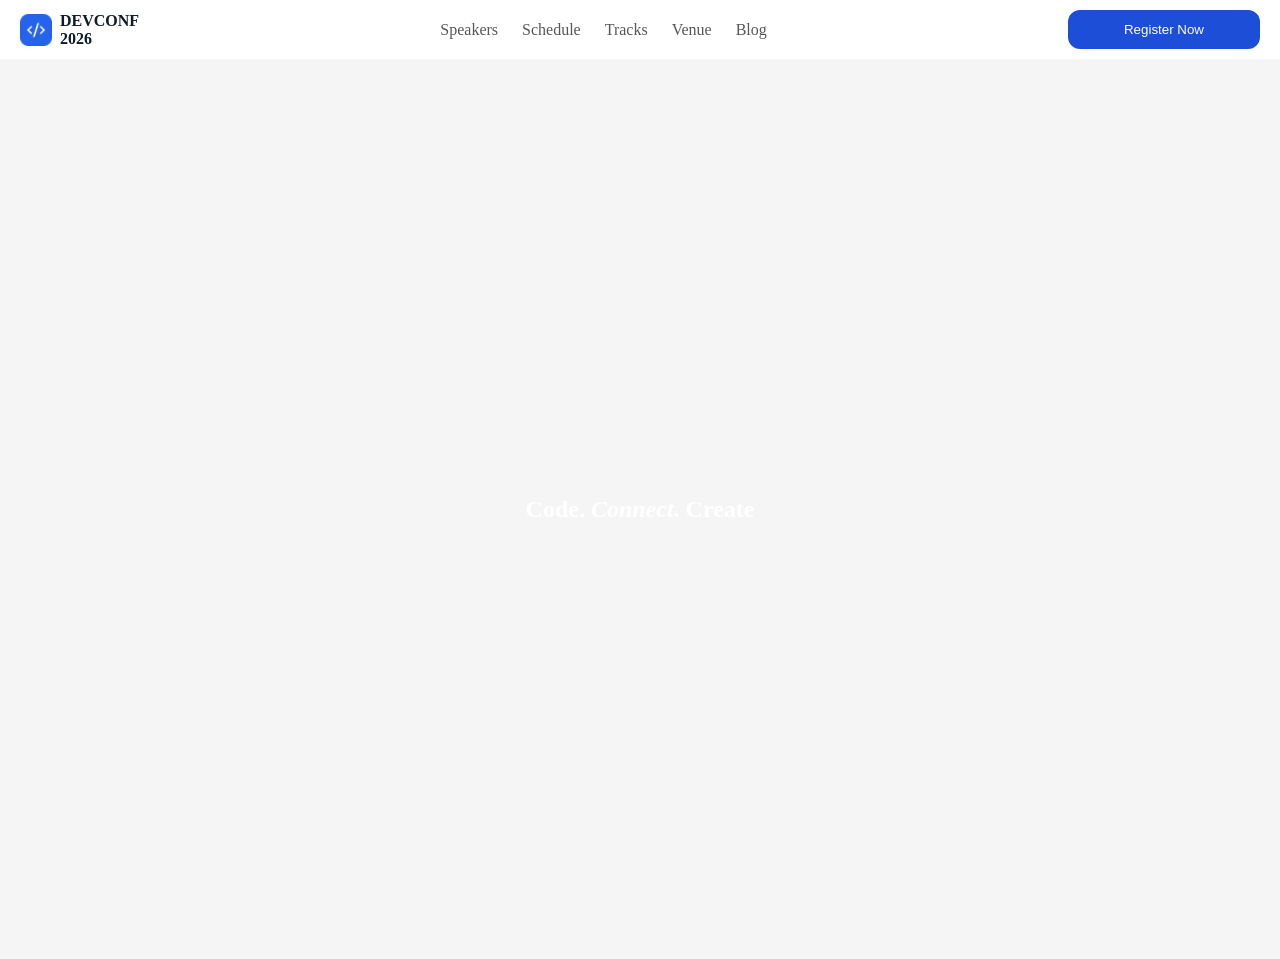
==== assignment1.html @ a60ac290 "first commit" ====
<!DOCTYPE html>
<html lang="en">
<head>
    <meta charset="UTF-8">
    <meta name="viewport" content="width=device-width, initial-scale=1.0">
    <title>Dev Conf 2026</title>
    <link rel="stylesheet" href="style.css">
</head>
<body>
    <header>
        <nav class="navbar">
            <div class="logo">
                <img src="./assets/logo-mini.png" alt="user-icon">
                <p style="font-weight: bold; color: #0d1b2a;">DEVCONF<br>2026</p>
            </div>
            <div class="navigation">
                <ul>
                    <li><a href="#">Speakers</a></li>
                    <li><a href="#">Schedule</a></li>
                    <li><a href="#">Tracks</a></li>
                    <li><a href="#">Venue</a></li>
                    <li><a href="#">Blog</a></li>
                </ul>
            </div>
            <div class="register-btn">
                <button>Register Now</button>
            </div>
        </nav>
    </header>
    <main>
        <section class="banner">
            <h1>Code. <em>Connect</em>. Create</h1>
        </section>
    </main>
</body>
</html>
---- style.css ----
*{
    margin: 0px;
    padding: 0px;
}
body{
    background-color: #f5f5f5;
}

/* navbar styles */
.navbar{
    display: flex;
    justify-content: space-between;
    align-items: center;
    background-color: #ffffff;
    padding: 10px 20px;
}

nav ul{
    display: flex;
    list-style: none;
    justify-content: space-between;
    background-color: #ffffff;
    gap:24px;
}

nav ul li a{
    text-decoration: none;
    color: #575757;
    position: relative;
    padding-bottom: 4px;
    transition: color 0.3s ease;
}
nav ul li a::after{
    content: "";
    display: block;
    position: absolute;
    left: 0;
    bottom: 0;
    width: 0;
    height: 2px;
    background-color: #1d4ed8;
    transition: width 0.3s ease;
}
nav ul li a:hover{
    color: #1d4ed8;
}
nav ul li a:hover::after{
    width: 100%;
}
.logo{
    display: flex;
    align-items: center;
    gap: 8px;
    
}
.logo img{
    width: 32px;
    height: 32px;
}
.register-btn button{
    padding: 12px 12px;
    width: 192px;
    height: auto;
    background-color: #1d4ed8;
    color: #ffffff;
    border: none;
    border-radius: 12px;
    cursor: pointer;
    transition: background-color 0.3s ease, transform 0.2s ease, box-shadow 0.3s ease;
}
.register-btn button:hover{
    background-color: #163a9e;
    transform: translateY(-2px);
    box-shadow: 0 6px 16px rgba(29, 78, 216, 0.4);
}
.register-btn button:active{
    transform: translateY(0);
    box-shadow: 0 3px 8px rgba(29, 78, 216, 0.3);
}

/* hero banner styles */
.banner{
    background-image: url('./assets/banner.jpg');
    background-size: cover;
    background-position: center;
    height: 100vh;
    display: flex;
    flex-direction: column;
    justify-content: center;
    align-items: center;
    text-align: center;
    color: #ffffff;
}
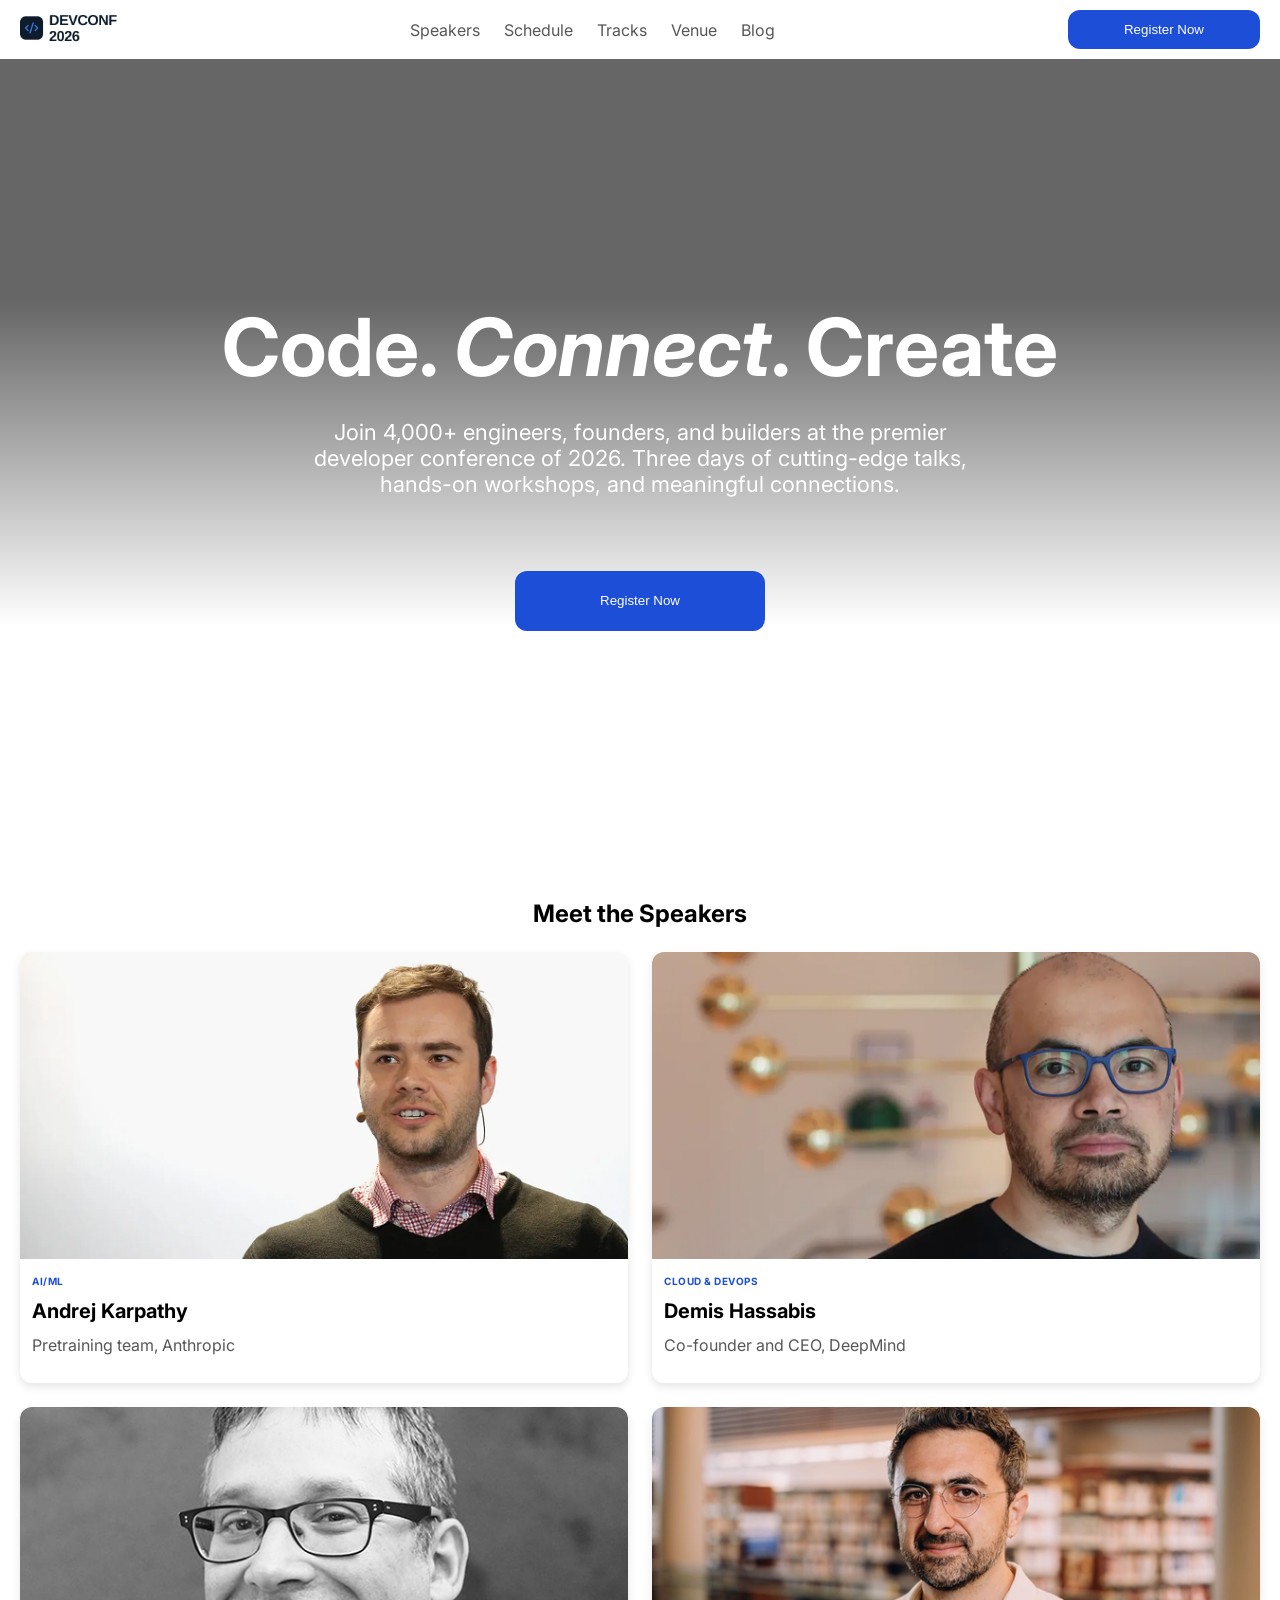
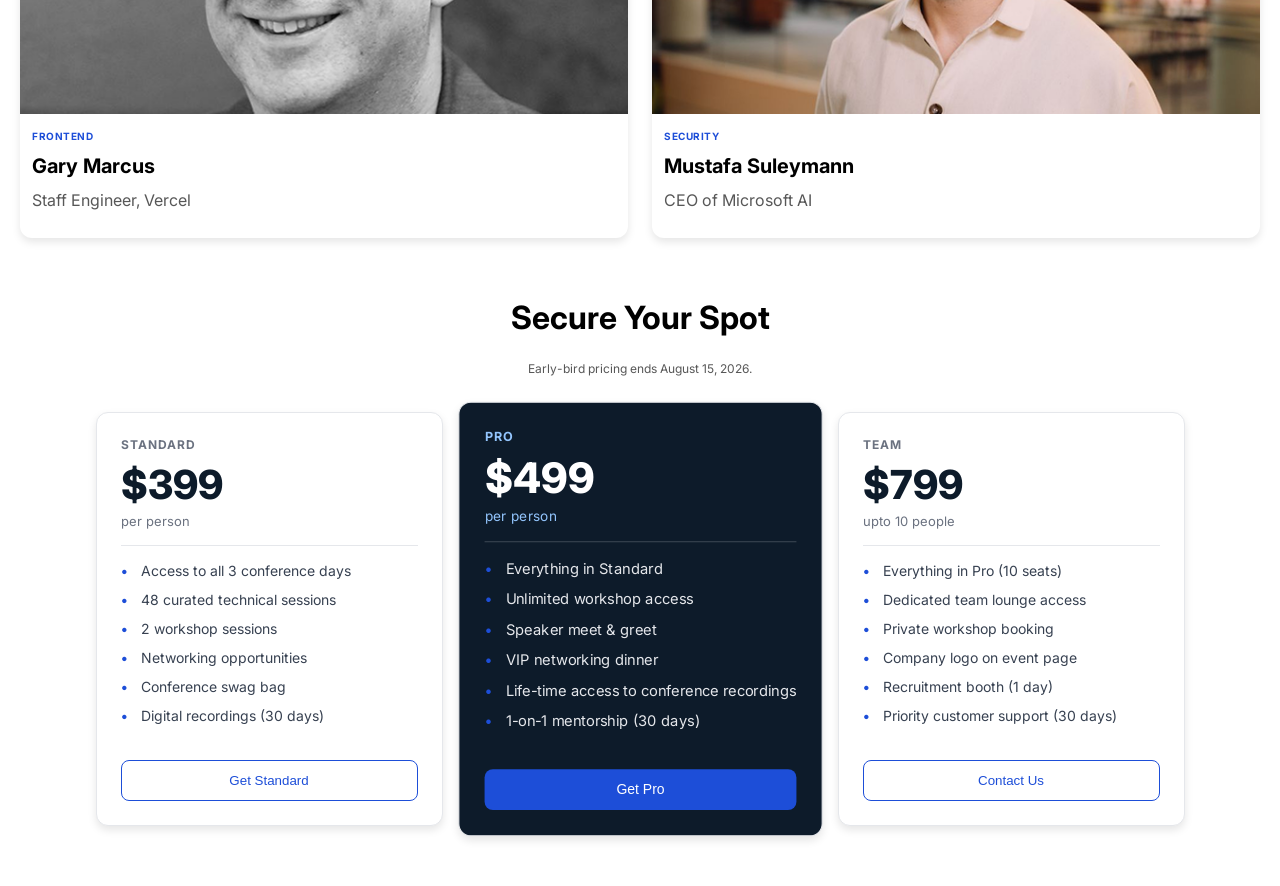
==== commit b5f947a0: "added till secture your spot section with styles" ====
--- a/assignment1.html
+++ b/assignment1.html
@@ -5,13 +5,14 @@
     <meta name="viewport" content="width=device-width, initial-scale=1.0">
     <title>Dev Conf 2026</title>
     <link rel="stylesheet" href="style.css">
+    <link href="https://fonts.googleapis.com/css2?family=Inter:wght@400;600;700&display=swap" rel="stylesheet">
+
 </head>
 <body>
     <header>
-        <nav class="navbar">
+        <nav class="navbar container">
             <div class="logo">
-                <img src="./assets/logo-mini.png" alt="user-icon">
-                <p style="font-weight: bold; color: #0d1b2a;">DEVCONF<br>2026</p>
+                <img src="./assets/logo.png" alt="user-icon">
             </div>
             <div class="navigation">
                 <ul>
@@ -22,14 +23,93 @@
                     <li><a href="#">Blog</a></li>
                 </ul>
             </div>
-            <div class="register-btn">
-                <button>Register Now</button>
+            <div>
+                <button class="register-btn">Register Now</button>
             </div>
         </nav>
     </header>
     <main>
         <section class="banner">
             <h1>Code. <em>Connect</em>. Create</h1>
+            <p>Join 4,000+ engineers, founders, and builders at the premier developer conference of 2026. Three days of cutting-edge talks, hands-on workshops, and meaningful connections.</p>
+            <button class="register-btn">Register Now</button>
+        </section>
+        <section class="speakers container">
+            <h1>Meet the Speakers</h1>
+            <div class="card-container">
+                <div class="card">
+                    <img src="./assets/andrej.png" alt="andrej-karpathy">
+                    <p class="track">AI/ML</p>
+                    <h3>Andrej Karpathy</h3>
+                    <p>Pretraining team, Anthropic</p>
+                </div>
+                <div class="card">
+                    <img src="./assets/demis.png" alt="Demis Hassabis">
+                    <p class="track">CLOUD & DEVOPS</p>
+                    <h3>Demis Hassabis</h3>
+                    <p>Co-founder and CEO, DeepMind</p>
+                </div>
+                <div class="card">
+                    <img src="./assets/gary.png" alt="Gary Marcus">
+                    <p class="track">FRONTEND</p>
+                    <h3>Gary Marcus</h3>
+                    <p>Staff Engineer, Vercel</p>
+                </div>
+                <div class="card">
+                    <img src="./assets/mustafa.png" alt="Mustafa Suleymann">
+                    <p class="track">SECURITY</p>
+                    <h3>Mustafa Suleymann</h3>
+                    <p>CEO of Microsoft AI</p>
+                </div>
+            </div>
+        </section>
+        <section class="secure-your-spot container">
+            <h1>Secure Your Spot</h1>
+            <p>Early-bird pricing ends August 15, 2026.</p>
+            <div class="pricing-container">
+                <div class="price-card">
+                    <h3 class="plan">Standard</h3>
+                    <p class="price">$399</p>
+                    <p class="per">per person</p>
+                    <ul>
+                        <li>Access to all 3 conference days</li>
+                        <li>48 curated technical sessions</li>
+                        <li>2 workshop sessions</li>
+                        <li>Networking opportunities</li>
+                        <li>Conference swag bag</li>
+                        <li>Digital recordings (30 days)</li>
+                    </ul>
+                    <button class="subscribe-btn">Get Standard</button>
+                </div>
+                <div class="price-card featured-card">
+                    <h3 class="plan">Pro</h3>
+                    <p class="price">$499</p>
+                    <p class="per">per person</p>
+                    <ul>
+                        <li>Everything in Standard</li>
+                        <li>Unlimited workshop access</li>
+                        <li>Speaker meet & greet</li>
+                        <li>VIP networking dinner</li>
+                        <li>Life-time access to conference recordings</li>
+                        <li>1-on-1 mentorship (30 days)</li>
+                    </ul>
+                    <button class="subscribe-btn">Get Pro</button>
+                </div>
+                <div class="price-card">
+                    <h3 class="plan">Team</h3>
+                    <p class="price">$799</p>
+                    <p class="per">upto 10 people</p>
+                    <ul>
+                        <li>Everything in Pro (10 seats)</li>
+                        <li>Dedicated team lounge access</li>
+                        <li>Private workshop booking</li>
+                        <li>Company logo on event page</li>
+                        <li>Recruitment booth (1 day)</li>
+                        <li>Priority customer support (30 days)</li>
+                    </ul>
+                    <button class="subscribe-btn">Contact Us</button>
+                </div>
+            </div>
         </section>
     </main>
 </body>
--- a/style.css
+++ b/style.css
@@ -3,16 +3,28 @@
     padding: 0px;
 }
 body{
-    background-color: #f5f5f5;
-}
+    background-color: #ffffff;
+    font-family: "Inter", sans-serif;
+}
+.container{
+    max-width: 1320px;     
+    margin: 0 auto;        
+    padding: 0 20px;       
+}
+
 
 /* navbar styles */
 .navbar{
     display: flex;
     justify-content: space-between;
     align-items: center;
-    background-color: #ffffff;
     padding: 10px 20px;
+    flex-wrap: wrap;
+    gap: 12px;
+
+    position: sticky;
+    top: 0;
+    z-index: 10;
 }
 
 nav ul{
@@ -47,17 +59,12 @@
 nav ul li a:hover::after{
     width: 100%;
 }
-.logo{
-    display: flex;
-    align-items: center;
-    gap: 8px;
-    
-}
+
 .logo img{
-    width: 32px;
-    height: 32px;
-}
-.register-btn button{
+    height: 32px;   
+    width: auto;  
+}
+.register-btn{
     padding: 12px 12px;
     width: 192px;
     height: auto;
@@ -68,26 +75,209 @@
     cursor: pointer;
     transition: background-color 0.3s ease, transform 0.2s ease, box-shadow 0.3s ease;
 }
-.register-btn button:hover{
+.register-btn:hover{
     background-color: #163a9e;
     transform: translateY(-2px);
     box-shadow: 0 6px 16px rgba(29, 78, 216, 0.4);
 }
-.register-btn button:active{
+.register-btn:active{
     transform: translateY(0);
     box-shadow: 0 3px 8px rgba(29, 78, 216, 0.3);
 }
 
 /* hero banner styles */
 .banner{
-    background-image: url('./assets/banner.jpg');
+    background: linear-gradient(to bottom, rgba(0, 0, 0, 0.6000000238418579) 30.000001192092896%,rgba(0, 0, 0, 0) 69.9999988079071%) , url('/assignment01/assets/banner.jpg');
     background-size: cover;
+    min-height: 90vh;
     background-position: center;
-    height: 100vh;
+
     display: flex;
     flex-direction: column;
     justify-content: center;
     align-items: center;
     text-align: center;
     color: #ffffff;
-}+    gap: 24px;
+}
+.banner h1{
+    font-size: 80px;
+    font-weight: bold;
+}
+.banner p{
+    font-size: 22px;
+
+    letter-spacing: 0px;
+     max-width: 700px;
+}
+.banner .register-btn{
+     margin-top: 50px;
+     width: 250px;
+     height: 60px;
+}
+
+
+/* meet the speaker section */
+.speakers{
+    display: flex;
+    flex-direction: column;
+    align-items: center;
+    gap: 24px;
+    margin-top: 30px;
+    
+}
+.card-container{
+    display: grid;
+    grid-template-columns: repeat(2, 1fr);
+    gap: 24px;
+    
+}
+.card-container .card{
+    background-color: #ffffff;
+    border-radius: 12px;
+    box-shadow: 0 4px 8px rgba(0, 0, 0, 0.1);
+    overflow: hidden;
+    padding-bottom: 16px;
+    transition: transform 0.3s ease, box-shadow 0.3s ease;
+}
+.card-container .card:hover{
+    transform: translateY(-4px);
+    box-shadow: 0 8px 16px rgba(0, 0, 0, 0.2);
+}
+.card-container .card img{
+    width: 100%;
+    height: auto;
+}
+.card-container .card h3{
+    font-size: 20px;
+    margin: 12px 12px;
+}
+.card-container .card p{
+    font-size: 16px;
+    margin: 12px 12px;
+    color: #575757;
+}
+.card-container .card .track{
+    color: #1d4ed8;
+    font-size: 10px;
+    font-weight: 700;
+    letter-spacing: 0.5px;
+}
+
+/* Secure your spot section */
+
+.pricing-container{
+    display: grid;
+    grid-template-columns: repeat(3, 1fr);
+    gap: 24px;
+}
+.secure-your-spot{
+    display: flex;
+    flex-direction: column;
+    align-items: center;
+    gap: 12px;
+    padding: 60px;
+}
+.secure-your-spot h1{
+    font-size: 32px;
+    font-weight: bold;
+    margin-bottom: 12px;
+}
+
+.secure-your-spot > p{          /* access immediate child paragraph */
+    font-size: 12px;
+    color: #575757;
+    margin-bottom: 24px;
+}
+
+.price-card{
+    /* colors as variables: the featured card overrides these in ONE place */
+    --label-color: #6b7280;
+    --price-color: #0d1b2a;
+    --body-color: #374151;
+    --divider-color: #e5e7eb;
+
+    background: #ffffff;
+    border: 1px solid #e5e7eb;
+    border-radius: 12px;
+    padding: 24px;
+    display: flex;
+    flex-direction: column;
+    box-shadow: 0 4px 8px rgba(0, 0, 0, 0.1);
+    transition: transform 0.3s ease, box-shadow 0.3s ease;
+}
+.price-card:hover{
+    transform: translateY(-4px);
+    box-shadow: 0 8px 16px rgba(0, 0, 0, 0.2);
+}
+.price-card.featured-card{
+    --label-color: #93c5fd;
+    --price-color: #ffffff;
+    --body-color: #e5e7eb;
+    --divider-color: rgba(255, 255, 255, 0.2);
+    background: #0d1b2a;
+    transform: scale(1.05); 
+}
+.subscribe-btn{
+    margin-top: auto;       
+    padding: 12px;
+    border-radius: 8px;
+    border: 1px solid #1d4ed8;
+    background: #ffffff;
+    color: #1d4ed8;
+    cursor: pointer;
+}
+.featured-card .subscribe-btn{
+    background: #1d4ed8;
+    color: #ffffff;
+    border: none;
+}
+
+/* plan label / price / per-person */
+.price-card .plan{
+    font-size: 12px;
+    font-weight: 700;
+    text-transform: uppercase;
+    letter-spacing: 1px;
+    color: var(--label-color);
+    margin: 0;
+}
+.price-card .price{
+    font-size: 40px;
+    font-weight: 800;
+    color: var(--price-color);
+    margin: 8px 0 0;
+}
+.price-card .per{
+    font-size: 13px;
+    color: var(--label-color);
+    margin: 4px 0 16px;
+    padding-bottom: 16px;
+    border-bottom: 1px solid var(--divider-color);   /* divider under the price block */
+}
+
+/* feature list with blue dots */
+.price-card ul{
+    list-style: none;
+    padding: 0;
+    margin: 0 0 24px;
+    text-align: left;
+    flex-grow: 1;               /* fills space so buttons align at the bottom */
+}
+.price-card li{
+    position: relative;
+    padding-left: 20px;
+    margin-bottom: 12px;
+    font-size: 14px;
+    color: var(--body-color);
+}
+.price-card li::before{
+    content: "•";
+    position: absolute;
+    left: 0;
+    color: #1d4ed8;
+    font-weight: bold;
+}
+
+/* No per-element featured overrides needed — the variables above handle it. */
+
